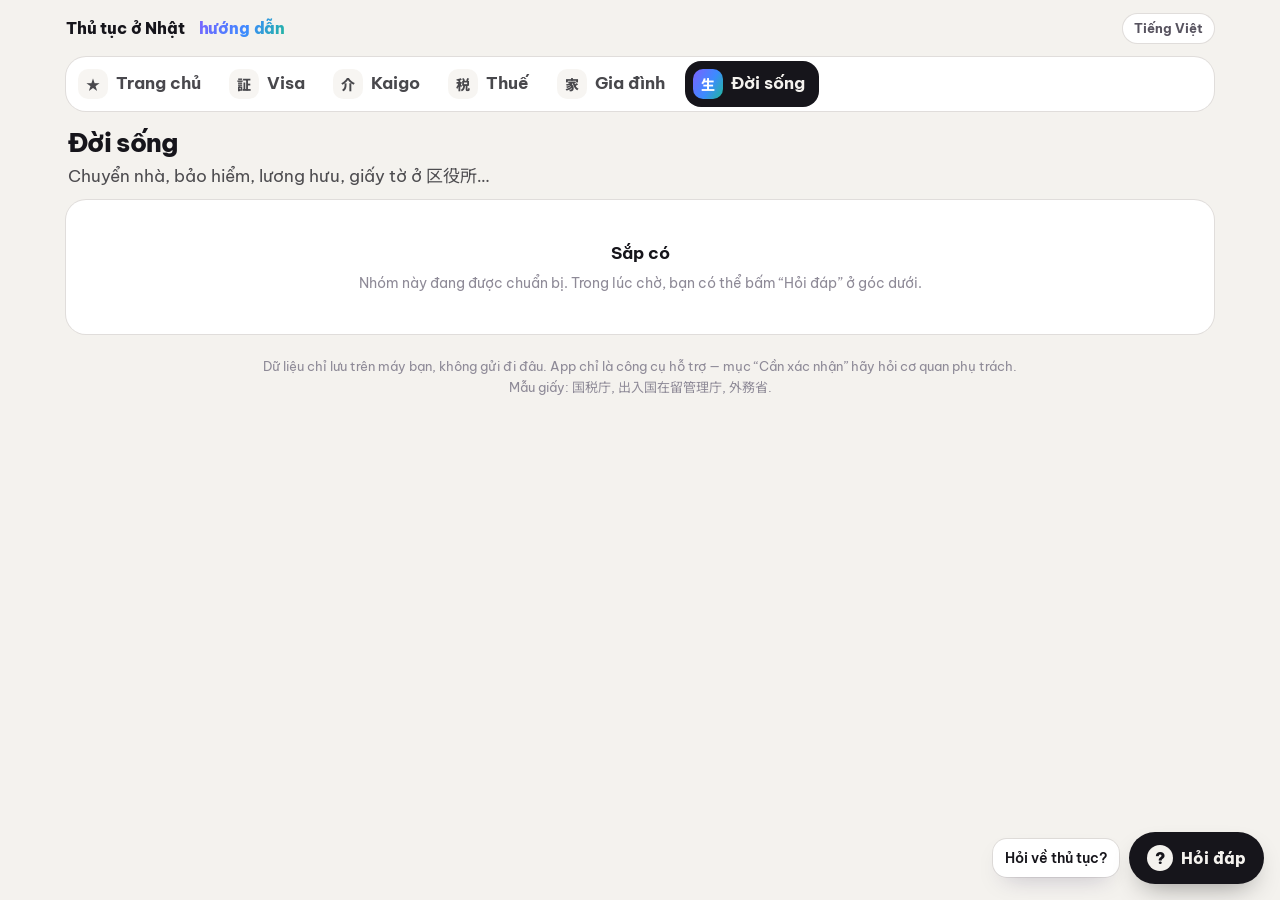
==== doisong.html @ 108627a3 "Thêm tab chính/tab phụ, nhóm Kaigo, thủ tục làm thêm và chuyển cơ sở, hỏi đáp Kaigo Co-Authored-By: " ====
<!DOCTYPE html>
<html lang="vi">
<head>
<meta charset="utf-8">
<meta name="viewport" content="width=device-width, initial-scale=1, viewport-fit=cover">
<meta name="theme-color" content="#F4F2EE">
<title>Đời sống — Thủ tục ở Nhật</title>
<meta name="description" content="Chuyển nhà, bảo hiểm, lương hưu, giấy tờ ở 区役所…">
<link rel="manifest" href="manifest.webmanifest">
<link rel="icon" type="image/png" sizes="32x32" href="icons/favicon-32.png">
<link rel="apple-touch-icon" href="icons/apple-touch-icon.png">
<meta name="apple-mobile-web-app-capable" content="yes">
<meta name="apple-mobile-web-app-title" content="Thủ tục Nhật">
<link rel="preconnect" href="https://fonts.googleapis.com"><link rel="preconnect" href="https://fonts.gstatic.com" crossorigin>
<link rel="stylesheet" href="https://fonts.googleapis.com/css2?family=Be+Vietnam+Pro:wght@400;500;600;700;800&family=Noto+Sans+JP:wght@400;500;700&family=Klee+One:wght@600&display=swap">
<link rel="stylesheet" href="assets/app.css?v=1795697721">
</head>
<body class="home-page" data-g="doisong">
<div class="wrap">
  <header class="top">
    <a class="brand" href="./" style="color:inherit;text-decoration:none">Thủ tục ở Nhật&nbsp;<span class="brand-g">hướng dẫn</span></a>
    <div class="top-r"><button type="button" class="pill install" id="installBtn" hidden><svg class="icon" width="16" height="16" viewBox="0 0 24 24" aria-hidden="true"><path d="M12 3v12M7 10l5 5 5-5M5 21h14"/></svg>Cài app</button><span class="pill-tag yr">Tiếng Việt</span>
      <div class="acct-pop" id="installPop" hidden><b>Cài app lên iPhone/iPad</b>1. Mở trang bằng Safari. 2. Bấm nút Chia sẻ. 3. Chọn 「Thêm vào MH chính」.</div></div>
  </header>
  <nav class="mt no-print" aria-label="Nhóm thủ tục"><a href="./" data-g="home"><i>★</i>Trang chủ</a><a href="visa.html" data-g="visa"><i>証</i>Visa</a><a href="kaigo.html" data-g="kaigo"><i>介</i>Kaigo</a><a href="thue.html" data-g="thue"><i>税</i>Thuế</a><a href="giadinh.html" data-g="giadinh"><i>家</i>Gia đình</a><a href="doisong.html" data-g="doisong"><i>生</i>Đời sống</a></nav>
  <main id="app" aria-live="polite"><section class="ghead"><h1>Đời sống</h1><p>Chuyển nhà, bảo hiểm, lương hưu, giấy tờ ở 区役所…</p></section><div class="soon"><b>Sắp có</b><p class="small">Nhóm này đang được chuẩn bị. Trong lúc chờ, bạn có thể bấm “Hỏi đáp” ở góc dưới.</p></div></main>
  <footer>Dữ liệu chỉ lưu trên máy bạn, không gửi đi đâu. App chỉ là công cụ hỗ trợ — mục “Cần xác nhận” hãy hỏi cơ quan phụ trách.<br>Mẫu giấy: 国税庁, 出入国在留管理庁, 外務省.</footer>
</div>
<nav class="nav" id="nav" hidden><div class="nav-in" id="navIn"></div></nav>
<script>window.QA_TOPIC="general"</script>
<script src="assets/tabs.js?v=1795697721"></script>
<script src="assets/faq-data.js?v=1795697721"></script>
<script src="assets/faq.js?v=1795697721"></script>
<script src="assets/pwa.js?v=1795697721"></script>
</body>
</html>
---- assets/app.css ----
/* Layout: một cột trên điện thoại; hướng dẫn 2 cột (tờ giấy | bước) trên máy tính */
:root{
  color-scheme:light;
  --bg:#F4F6F9; --surface:#FFFFFF; --sunken:#F1F4F8; --ink:#0F172A; --ink-2:#475569; --ink-3:#8492A6;
  --line:#E2E8F0; --line-2:#CBD5E1;
  --primary:#1D4ED8; --primary-ink:#FFFFFF; --primary-soft:#EEF3FF; --primary-line:#BFD0FF;
  --ok:#15803D; --ok-soft:#ECFDF3; --warn:#B45309; --warn-soft:#FFF7ED; --danger:#B91C1C; --danger-soft:#FEF2F2;
  --pen:#1F3FBF; --paper:#FFFDF7; --paper-line:#EFE9D8; --paper-ink:#8A7E5E; --mark:#F59E0B;
  --viewer:#E9EDF3;
  --r-lg:20px; --r-md:14px; --r-sm:10px;
  --sh-1:0 1px 2px rgba(15,23,42,.06),0 1px 1px rgba(15,23,42,.04); --sh-2:0 12px 32px -14px rgba(15,23,42,.22);
  --f:"Be Vietnam Pro","Noto Sans JP",-apple-system,BlinkMacSystemFont,"Segoe UI",Roboto,"Hiragino Sans",sans-serif;
  --jp:"Noto Sans JP","Hiragino Sans","Hiragino Kaku Gothic ProN","Yu Gothic",Meiryo,sans-serif;
  --hand:"Klee One","Noto Sans JP","Hiragino Maru Gothic ProN",sans-serif;
  /* tên cũ dùng trong code */
  --ux-warn:var(--warn); --ux-mint:var(--ok); --ux-ink-3:var(--ink-3); --ux-accent:var(--primary); --ux-accent-soft:var(--primary-soft); --ux-danger:var(--danger);
}
@media (prefers-color-scheme:dark){:root:not([data-theme="light"]){
  color-scheme:dark;
  --bg:#0B1120; --surface:#131B2E; --sunken:#1A2338; --ink:#E8EDF5; --ink-2:#AAB6C8; --ink-3:#7C89A0; --line:#243049; --line-2:#334260;
  --primary:#7EA6FF; --primary-ink:#0B1120; --primary-soft:rgba(126,166,255,.14); --primary-line:#3C5A9C;
  --ok:#4ADE80; --ok-soft:rgba(74,222,128,.12); --warn:#FBBF24; --warn-soft:rgba(251,191,36,.12); --danger:#F87171; --danger-soft:rgba(248,113,113,.12);
  --pen:#9DB8FF; --paper:#1C2436; --paper-line:#2A3550; --paper-ink:#A99F82; --viewer:#0E1526;
  --sh-1:0 1px 2px rgba(0,0,0,.4); --sh-2:0 12px 32px -14px rgba(0,0,0,.7);
}}
:root[data-theme="dark"]{
  color-scheme:dark;
  --bg:#0B1120; --surface:#131B2E; --sunken:#1A2338; --ink:#E8EDF5; --ink-2:#AAB6C8; --ink-3:#7C89A0; --line:#243049; --line-2:#334260;
  --primary:#7EA6FF; --primary-ink:#0B1120; --primary-soft:rgba(126,166,255,.14); --primary-line:#3C5A9C;
  --ok:#4ADE80; --ok-soft:rgba(74,222,128,.12); --warn:#FBBF24; --warn-soft:rgba(251,191,36,.12); --danger:#F87171; --danger-soft:rgba(248,113,113,.12);
  --pen:#9DB8FF; --paper:#1C2436; --paper-line:#2A3550; --paper-ink:#A99F82; --viewer:#0E1526;
  --sh-1:0 1px 2px rgba(0,0,0,.4); --sh-2:0 12px 32px -14px rgba(0,0,0,.7);
}
*,*::before,*::after{box-sizing:border-box}
html{-webkit-text-size-adjust:100%}
body{margin:0;min-height:100vh;background:var(--bg);color:var(--ink);font-family:var(--f);font-size:17px;line-height:1.6;-webkit-font-smoothing:antialiased;-webkit-tap-highlight-color:transparent;overflow-wrap:break-word}
body::before{content:"";position:fixed;inset:0 0 auto;height:env(safe-area-inset-top,0px);z-index:30;background:var(--bg)}
button,input,select,textarea{font:inherit;color:inherit}
button{cursor:pointer}
:focus-visible{outline:3px solid var(--primary);outline-offset:2px}
[hidden]{display:none!important}
.icon{width:20px;height:20px;stroke:currentColor;fill:none;stroke-width:2;stroke-linecap:round;stroke-linejoin:round;flex:none;vertical-align:middle}
.jp{font-family:var(--jp)}
.wrap{max-width:720px;margin:0 auto;padding-block:10px 120px;padding-left:max(16px,env(safe-area-inset-left,0px));padding-right:max(16px,env(safe-area-inset-right,0px))}
body.wide .wrap,body.wide .nav-in{max-width:1240px}
/* Header */
header.top{display:flex;align-items:center;gap:10px;margin:4px 0 14px}
.brand{display:flex;align-items:center;gap:10px;font-weight:800;font-size:16px;letter-spacing:-.01em}
.brand .logo{width:34px;height:34px;border-radius:10px;background:var(--primary);color:var(--primary-ink);display:grid;place-items:center;font-family:var(--jp);font-size:16px;font-weight:700}
.brand small{display:block;font-size:12px;font-weight:600;color:var(--ink-3);line-height:1.2}
.top-r{margin-left:auto;display:flex;gap:8px;align-items:center;position:relative}
.pill{display:inline-flex;align-items:center;gap:6px;height:30px;padding:0 12px;border-radius:999px;font-size:13px;font-weight:700;background:var(--surface);box-shadow:0 0 0 1px var(--line);color:var(--ink-2)}
.acct{width:40px;height:40px;border-radius:12px;border:0;background:var(--surface);box-shadow:0 0 0 1px var(--line);display:grid;place-items:center;color:var(--ink-2)}
.acct-pop{position:absolute;right:0;top:48px;z-index:40;width:260px;padding:14px;border-radius:var(--r-md);background:var(--surface);box-shadow:0 0 0 1px var(--line),var(--sh-2);font-size:14.5px;color:var(--ink-2)}
.acct-pop b{display:block;color:var(--ink);font-size:15.5px;margin-bottom:4px}
/* Cards & text */
.card{background:var(--surface);border-radius:var(--r-lg);padding:20px 18px;box-shadow:var(--sh-1),0 0 0 1px var(--line);margin-bottom:14px}
.eyebrow,.card>.pill:first-child{display:inline-block;height:auto;padding:0;background:none;box-shadow:none;font-size:12.5px;font-weight:800;color:var(--primary);letter-spacing:.05em;text-transform:uppercase}
h1{font-size:26px;line-height:1.25;margin:6px 0 8px;letter-spacing:-.025em;font-weight:800;text-wrap:balance}
h1 .g{color:var(--primary)}
h2{font-size:19px;margin:0;letter-spacing:-.015em;font-weight:800}
.lead{color:var(--ink-2);margin:0 0 6px;font-size:16px}
.small{font-size:14px;color:var(--ink-3);margin:4px 0 0}
.chosen{margin-top:12px;padding:10px 12px;border-radius:var(--r-sm);background:var(--sunken);font-size:14px;color:var(--ink-2)}
/* Buttons */
.btn{display:inline-flex;align-items:center;justify-content:center;gap:8px;min-height:54px;padding:0 22px;border:0;border-radius:var(--r-md);font-weight:700;font-size:16.5px;transition:transform .15s ease,background-color .2s,box-shadow .2s}
.btn:active{transform:scale(.98)}
.btn-pri{background:var(--primary);color:var(--primary-ink);box-shadow:0 6px 16px -8px rgba(29,78,216,.6)}
.btn-sec{background:var(--surface);color:var(--ink);box-shadow:inset 0 0 0 1.5px var(--line-2)}
.btn-ghost{background:transparent;color:var(--ink-2);box-shadow:inset 0 0 0 1.5px var(--line-2)}
.btn[disabled]{opacity:.4;cursor:default;box-shadow:none}
.btn-wide{width:100%}
.linkbtn{border:0;background:transparent;color:var(--primary);font-weight:700;font-size:15px;padding:8px 6px;min-height:44px}
/* Questions */
.sec-title{display:flex;align-items:center;gap:10px;margin:0 0 6px}
.sec-num{flex:none;width:32px;height:32px;border-radius:10px;display:grid;place-items:center;font-weight:800;font-size:14px;background:var(--primary-soft);color:var(--primary)}
.q{padding:16px 0;border-top:1px solid var(--line)}
.sec-title+.q,.q:first-of-type{border-top:0}
.q-head{display:flex;align-items:flex-start;gap:10px}
.q-label{flex:1;font-weight:700;font-size:17px;line-height:1.45}
.help-btn{flex:none;width:36px;height:36px;border-radius:10px;border:0;background:var(--sunken);color:var(--ink-2);font-weight:800;font-size:15px;transition:background-color .2s,color .2s}
.help-btn[aria-expanded="true"]{background:var(--primary);color:var(--primary-ink)}
.help{display:grid;grid-template-rows:0fr;transition:grid-template-rows .25s ease}
.help.open{grid-template-rows:1fr}
.help>div{overflow:hidden}
.help p{margin:10px 0 0;padding:11px 13px;border-radius:var(--r-sm);background:var(--sunken);font-size:15px;color:var(--ink-2);line-height:1.55}
.jp-req{display:inline-flex;align-items:center;gap:4px;margin-top:6px;padding:2px 9px;border-radius:7px;font-size:12.5px;font-weight:700;background:var(--warn-soft);color:var(--warn)}
.field{margin-top:10px}
.inp{width:100%;min-height:54px;padding:12px 14px;border-radius:var(--r-sm);border:0;background:var(--surface);box-shadow:inset 0 0 0 1.5px var(--line-2);font-size:17px;font-weight:500;transition:box-shadow .15s}
.inp:focus{outline:none;box-shadow:inset 0 0 0 2px var(--primary),0 0 0 4px var(--primary-soft)}
.inp::placeholder{color:var(--ink-3);font-weight:400}
select.inp{appearance:none;-webkit-appearance:none;background-image:linear-gradient(45deg,transparent 50%,var(--ink-3) 50%),linear-gradient(135deg,var(--ink-3) 50%,transparent 50%);background-position:calc(100% - 20px) 50%,calc(100% - 14px) 50%;background-size:6px 6px;background-repeat:no-repeat;padding-right:36px}
.sub-label{display:block;font-size:14px;font-weight:700;color:var(--ink-2);margin:12px 0 5px}
.chips{display:grid;grid-template-columns:repeat(auto-fit,minmax(140px,1fr));gap:8px;margin-top:12px}
.chip{display:flex;align-items:center;gap:10px;min-height:52px;padding:10px 14px;border-radius:var(--r-sm);border:0;background:var(--surface);box-shadow:inset 0 0 0 1.5px var(--line-2);font-weight:700;font-size:16px;color:var(--ink);text-align:left;line-height:1.3;transition:background-color .15s,box-shadow .15s}
.chip::before{content:"";flex:none;width:20px;height:20px;border-radius:50%;box-shadow:inset 0 0 0 2px var(--line-2);transition:box-shadow .15s}
.chip[aria-pressed="true"]{background:var(--primary-soft);color:var(--primary);box-shadow:inset 0 0 0 2px var(--primary)}
.chip[aria-pressed="true"]::before{box-shadow:inset 0 0 0 6px var(--primary)}
.hint{font-size:14px;color:var(--ink-3);margin-top:6px}
.calc{margin-top:8px;font-size:14.5px;color:var(--ok);font-weight:700}
.warnbox{display:flex;gap:10px;margin-top:10px;padding:12px 14px;border-radius:var(--r-md);background:var(--warn-soft);color:var(--ink);font-size:15px;line-height:1.5}
.warnbox>.icon{color:var(--warn);margin-top:1px}
.stopbox{padding:14px 16px;border-radius:var(--r-md);background:var(--danger-soft);color:var(--ink);font-size:16px;box-shadow:inset 3px 0 0 var(--danger)}
.person{margin-top:12px;padding:16px;border-radius:var(--r-md);background:var(--sunken);box-shadow:inset 0 0 0 1px var(--line)}
.person .chip,.person .inp{background:var(--surface)}
.person-h{display:flex;justify-content:space-between;align-items:center;font-weight:800}
.del{border:0;background:transparent;color:var(--danger);font-weight:700;font-size:15px;min-height:40px;padding:0 6px}
.add{margin-top:12px}
.checks label{display:flex;gap:12px;align-items:flex-start;padding:12px 14px;margin-top:8px;border-radius:var(--r-sm);box-shadow:inset 0 0 0 1.5px var(--line-2);font-size:16px;font-weight:600}
.checks input{width:22px;height:22px;flex:none;margin-top:1px;accent-color:var(--primary)}
.grid2{display:grid;grid-template-columns:1fr 1fr;gap:10px}
@media (max-width:460px){.grid2{grid-template-columns:1fr}}
/* Picker */
.pick-list{display:grid;gap:12px;margin-bottom:14px}
@media (min-width:900px){.pick-list{grid-template-columns:1fr 1fr}}
.pk{position:relative;display:flex;gap:14px;align-items:flex-start;width:100%;text-align:left;padding:12px;border:0;border-radius:var(--r-lg);background:var(--surface);box-shadow:0 0 0 1px var(--line),var(--sh-1);color:var(--ink);transition:box-shadow .2s}
.pk:hover{box-shadow:0 0 0 1.5px var(--primary-line),var(--sh-1)}
.pk.on{box-shadow:0 0 0 2px var(--primary),0 10px 24px -14px rgba(29,78,216,.55)}
.pk-thumb{position:relative;flex:none;width:112px;height:80px;border-radius:10px;overflow:hidden;background:#fff;box-shadow:0 0 0 1px var(--line)}
.pk-thumb img{width:100%;height:100%;object-fit:cover;object-position:0 0}
.pk-thumb span{position:absolute;left:5px;bottom:5px;padding:1px 6px;border-radius:6px;background:rgba(15,23,42,.8);color:#fff;font-size:11px;font-weight:700}
.pk-body{min-width:0;padding-right:30px}
.pk-t{display:block;font-family:var(--jp);font-weight:700;font-size:14.5px;line-height:1.4}
.pk-y{display:block;font-size:13px;color:var(--ink-3);font-weight:600;margin:3px 0 6px}
.pk-w{display:block;font-size:14px;color:var(--ink-2);line-height:1.45}
.pk-check{position:absolute;top:12px;right:12px;width:28px;height:28px;border-radius:9px;display:grid;place-items:center;box-shadow:inset 0 0 0 2px var(--line-2);background:var(--surface);color:var(--primary-ink)}
.pk.on .pk-check{background:var(--primary);box-shadow:none}
.tip{display:flex;gap:10px;padding:12px 14px;border-radius:var(--r-md);background:var(--primary-soft);color:var(--ink);font-size:14.5px;line-height:1.5;margin-bottom:14px}
.tip>.icon{color:var(--primary);margin-top:1px}
/* Guide */
.gtop{position:sticky;top:env(safe-area-inset-top,0px);z-index:8;display:flex;align-items:center;gap:12px;padding:8px 0 12px;background:var(--bg)}
.iconbtn{flex:none;width:44px;height:44px;border-radius:12px;border:0;display:grid;place-items:center;background:var(--surface);color:var(--ink);box-shadow:0 0 0 1px var(--line)}
.prog{flex:1;min-width:0}
.prog-row{display:flex;justify-content:space-between;gap:10px;font-size:13.5px;font-weight:700;color:var(--ink-2)}
.prog-row span{overflow:hidden;text-overflow:ellipsis;white-space:nowrap}
.prog-row b{color:var(--ink);font-variant-numeric:tabular-nums}
.bar{height:6px;border-radius:3px;background:var(--line);overflow:hidden;margin-top:6px}
.bar i{display:block;height:100%;border-radius:inherit;background:var(--primary);transform-origin:0 50%;transition:transform .4s ease}
.glayout{display:grid;gap:14px;align-items:start}
@media (min-width:900px){body.wide .glayout{grid-template-columns:minmax(0,1.25fr) minmax(0,1fr)}.glayout .fpanel{position:sticky;top:calc(env(safe-area-inset-top,0px) + 76px)}}
.fpanel{position:relative;padding:0;overflow:hidden;margin:0}
.fview{overflow:auto;background:var(--viewer);height:260px;-webkit-overflow-scrolling:touch}
@media (min-width:900px){.fview{height:calc(100vh - 200px);min-height:420px}}
.fview svg{display:block}
.ftools{position:absolute;right:10px;top:10px;display:flex;gap:6px;padding:5px;border-radius:14px;background:rgba(255,255,255,.95);box-shadow:0 2px 10px rgba(15,23,42,.15),0 0 0 1px rgba(15,23,42,.06)}
.ftools button{min-width:40px;height:40px;padding:0 10px;border:0;border-radius:10px;background:transparent;color:#0F172A;font-weight:700;font-size:13.5px;display:grid;place-items:center}
.ftools button.on{background:#0F172A;color:#fff}
.flabel{position:absolute;left:10px;top:10px;padding:5px 10px;border-radius:9px;background:rgba(15,23,42,.82);color:#fff;font-size:12.5px;font-weight:600;pointer-events:none}
.fnote{margin:0;padding:8px 12px;font-size:12.5px;color:var(--ink-3);border-top:1px solid var(--line)}
.hl{fill:rgba(29,78,216,.16);stroke:#1D4ED8;stroke-width:2;animation:hlp 1.8s ease-in-out infinite}
@keyframes hlp{50%{fill:rgba(29,78,216,.28)}}
.step-card{margin:0;animation:rise .3s ease-out}
@keyframes rise{from{opacity:.4;transform:translateY(6px)}to{opacity:1;transform:none}}
.crumb{font-family:var(--jp);font-size:13px;color:var(--ink-2);font-weight:500;line-height:1.5}
.st{display:flex;gap:10px;align-items:flex-start;margin-top:10px}
.st .n{flex:none;font-size:13px;font-weight:800;color:var(--primary);background:var(--primary-soft);border-radius:8px;padding:3px 8px;margin-top:4px;font-variant-numeric:tabular-nums}
.st .tt{font-family:var(--jp);font-size:23px;font-weight:700;line-height:1.35;letter-spacing:-.01em}
.st .tt small{display:block;font-family:var(--f);font-size:15px;color:var(--ink-3);font-weight:600;letter-spacing:0}
.vi{font-size:17px;margin:10px 0 4px;color:var(--ink)}
.steplist{margin:8px 0 0;padding-left:20px;font-size:16px}
.steplist li{margin:4px 0}
.badges{display:flex;flex-wrap:wrap;gap:6px;margin:10px 0 0}
.b-jp,.b-opt{display:inline-flex;align-items:center;gap:5px;padding:3px 10px;border-radius:7px;font-size:13px;font-weight:700}
.b-jp{background:var(--warn-soft);color:var(--warn)}.b-opt{background:var(--danger-soft);color:var(--danger)}
.write{margin-top:14px;border-radius:var(--r-md);background:var(--paper);box-shadow:inset 0 0 0 1.5px var(--paper-line);padding:10px 14px 6px;background-image:repeating-linear-gradient(transparent 0 39px,var(--paper-line) 39px 40px);background-position:0 30px}
.write .wl{display:flex;align-items:center;gap:6px;font-size:12px;font-weight:800;color:var(--paper-ink);letter-spacing:.05em;text-transform:uppercase;height:30px}
.write .row{display:flex;justify-content:space-between;align-items:center;gap:12px;min-height:40px;font-family:var(--jp);font-size:13.5px;color:var(--paper-ink)}
.write .row b{font-family:var(--hand);font-size:22px;color:var(--pen);font-weight:600;text-align:right;white-space:pre-wrap;word-break:break-word;line-height:1.35}
.write .row.only b{text-align:left;flex:1}
.memo{margin-top:12px}
.note{display:flex;gap:10px;margin:14px 0 0;font-size:15px;color:var(--ink-2);line-height:1.55}
.note>.icon{color:var(--primary);margin-top:2px}
.glinks{text-align:center;margin-top:8px}
.nav{position:fixed;left:0;right:0;bottom:0;z-index:20;background:color-mix(in srgb,var(--surface) 92%,transparent);backdrop-filter:blur(12px);-webkit-backdrop-filter:blur(12px);border-top:1px solid var(--line);padding-block:12px calc(12px + env(safe-area-inset-bottom,0px));padding-left:max(16px,env(safe-area-inset-left,0px));padding-right:max(16px,env(safe-area-inset-right,0px))}
.nav-in{max-width:720px;margin:0 auto;display:flex;gap:10px}
.nav-in .btn{flex:1}
.nav-in .btn-back{flex:0 0 64px;padding:0}
@media (min-width:900px){.nav-in .btn-back{flex:0 0 160px}}
/* Summary */
.done-h{display:flex;gap:12px;align-items:center}
.done-ic{flex:none;width:52px;height:52px;border-radius:16px;background:var(--ok-soft);color:var(--ok);display:grid;place-items:center}
.stats{display:flex;gap:8px;flex-wrap:wrap;margin:14px 0 4px}
.chipx{display:inline-flex;align-items:center;gap:6px;height:30px;padding:0 12px;border-radius:999px;font-size:13.5px;font-weight:700}
.cx-blue{background:var(--primary-soft);color:var(--primary)}.cx-gray{background:var(--sunken);color:var(--ink-2)}.cx-warn{background:var(--warn-soft);color:var(--warn)}
.overview h2{font-family:var(--jp);font-size:16px}
.ov-img{margin-top:10px;overflow:auto;border-radius:12px;box-shadow:0 0 0 1px var(--line);background:#fff;cursor:zoom-in}
.ov-img svg{display:block;width:100%;height:auto}
.ov-img.big{cursor:zoom-out}.ov-img.big svg{width:1500px;max-width:none}
.sum-group h2{font-family:var(--jp);font-size:15.5px;margin-bottom:6px}
.sum-item{display:flex;gap:12px;align-items:flex-start;width:100%;text-align:left;border:0;background:transparent;padding:12px 4px;border-top:1px solid var(--line);color:var(--ink)}
.sum-item:hover{background:var(--sunken)}
.sum-item .n{flex:none;min-width:30px;height:30px;padding:0 6px;border-radius:9px;display:grid;place-items:center;font-size:13px;font-weight:800;background:var(--sunken);color:var(--ink-2)}
.sum-item .tt{font-family:var(--jp);font-weight:700}
.sum-item .vv{display:block;font-size:15px;color:var(--pen);white-space:pre-wrap;font-family:var(--hand)}
.sum-item .go{margin-left:auto;flex:none;color:var(--primary);font-weight:700;font-size:14px;padding-top:4px}
.actions{display:grid;gap:10px}
footer{margin-top:22px;font-size:13px;color:var(--ink-3);text-align:center;line-height:1.6}
footer a{color:inherit}
/* Lightbox (xem tờ giấy toàn màn hình) */
.lb{position:fixed;inset:0;z-index:50;background:#0B1220;color:#fff;display:flex;flex-direction:column;animation:lbin .2s ease-out}
@keyframes lbin{from{opacity:0}to{opacity:1}}
.lb-top{display:flex;align-items:center;gap:10px;padding:calc(10px + env(safe-area-inset-top,0px)) max(14px,env(safe-area-inset-right,0px)) 10px max(14px,env(safe-area-inset-left,0px))}
.lb-x{flex:none;width:44px;height:44px;border-radius:12px;border:0;background:rgba(255,255,255,.12);color:#fff;display:grid;place-items:center}
.lb-t{flex:1;min-width:0}.lb-t b{display:block;font-family:var(--jp);font-size:15px;line-height:1.35}.lb-t small{color:rgba(255,255,255,.62);font-size:13px;font-weight:600}
.lb-wrap{position:relative;flex:1;min-height:0;display:flex}
.lb-img{flex:1;overflow:auto;background:#1A2232;display:flex;-webkit-overflow-scrolling:touch}
.lb-sc{margin:auto;padding:8px}.lb-sc svg{display:block}
.lb-z{position:absolute;left:12px;bottom:12px;display:flex;gap:6px}
.lb-z button{min-width:46px;height:46px;padding:0 12px;border-radius:12px;border:0;background:rgba(255,255,255,.95);color:#0F172A;font-weight:700;font-size:14px;display:grid;place-items:center;box-shadow:0 4px 12px rgba(0,0,0,.3)}
.lb-how{background:var(--surface);color:var(--ink);border-radius:20px 20px 0 0;padding:14px max(16px,env(safe-area-inset-right,0px)) 0 max(16px,env(safe-area-inset-left,0px))}
.lb-how .h3{font-weight:800;font-size:15.5px;margin-bottom:8px}
.lb-how ol{list-style:none;margin:0;padding:0;display:grid;gap:6px}
.lb-how li{display:flex;gap:10px;align-items:flex-start;font-size:14.5px;line-height:1.45;color:var(--ink-2)}
.lb-how li i{flex:none;width:22px;height:22px;border-radius:7px;background:var(--mark);color:#111;font-style:normal;font-weight:800;font-size:12.5px;display:grid;place-items:center}
.lb-how li b{color:var(--ink);font-family:var(--jp)}
.lb-act{display:flex;gap:10px;padding:12px 0 calc(16px + env(safe-area-inset-bottom,0px))}
.lb-act .btn{flex:1}
.mark{fill:rgba(245,158,11,.16);stroke:#F59E0B;stroke-width:2.2}
.markn{fill:#F59E0B}.markt{fill:#111;font:800 11px var(--f)}
@media (prefers-reduced-motion:reduce){*,*::before,*::after{animation-duration:.001ms!important;transition-duration:.001ms!important}}
@media print{
  header.top .top-r,.nav,.no-print,.gtop,.lb{display:none!important}
  body{background:#fff;color:#000;font-size:12pt}
  .card{box-shadow:none;border:1px solid #ccc;break-inside:avoid}
  .overview{break-before:page}.ov-img{overflow:visible;box-shadow:none}.ov-img svg,.ov-img.big svg{width:100%;max-width:100%}
  .sum-group{display:none!important}
}
@media (max-width:899px){.hide-sm{display:none}}
/* ===== Trang thủ tục & trang chủ ===== */
.back{display:inline-flex;align-items:center;gap:6px;height:40px;padding:0 12px 0 8px;border-radius:12px;background:var(--surface);box-shadow:0 0 0 1px var(--line);color:var(--ink);font-weight:700;font-size:14px;text-decoration:none}
.hero-card h1{margin-bottom:6px}
.tabbar{position:sticky;top:env(safe-area-inset-top,0px);z-index:9;display:grid;grid-template-columns:repeat(3,1fr);gap:6px;padding:6px;margin:0 0 14px;border-radius:16px;background:var(--surface);box-shadow:0 0 0 1px var(--line),var(--sh-1)}
.tab{display:flex;align-items:center;justify-content:center;gap:8px;min-height:48px;padding:6px 8px;border:0;border-radius:11px;background:transparent;color:var(--ink-2);font-weight:700;font-size:14.5px;line-height:1.25;text-align:center}
.tab span{flex:none;width:22px;height:22px;border-radius:7px;display:grid;place-items:center;font-size:12px;background:var(--sunken);color:var(--ink-2)}
.tab.on{background:var(--primary);color:var(--primary-ink)}.tab.on span{background:rgba(255,255,255,.22);color:var(--primary-ink)}
@media (max-width:480px){.tab{flex-direction:column;gap:3px;font-size:12.5px}}
body:has(.tabbar) .gtop{top:calc(env(safe-area-inset-top,0px) + 72px)}
.facts{display:grid;gap:10px;margin-bottom:14px}
@media (min-width:700px){.facts{grid-template-columns:1fr 1fr}}
.fact{display:flex;gap:12px;padding:14px 16px;border-radius:var(--r-lg);background:var(--surface);box-shadow:0 0 0 1px var(--line),var(--sh-1)}
.fact-ic{flex:none;width:38px;height:38px;border-radius:12px;display:grid;place-items:center;background:var(--primary-soft);color:var(--primary)}
.fact b{display:block;font-size:14px;color:var(--ink-3);font-weight:700;margin-bottom:2px}
.fact span{display:block;font-size:15.5px;line-height:1.55}
.fact small{display:block;margin-top:6px;font-size:13.5px;color:var(--ink-2);line-height:1.5}
.tl{list-style:none;margin:10px 0 0;padding:0;counter-reset:s;display:grid;gap:12px}
.tl li{position:relative;padding-left:44px;counter-increment:s;min-height:32px}
.tl li::before{content:counter(s);position:absolute;left:0;top:0;width:32px;height:32px;border-radius:10px;display:grid;place-items:center;background:var(--primary);color:var(--primary-ink);font-weight:800;font-size:14px}
.tl li b{display:block;font-size:16px}.tl li span{display:block;font-size:15px;color:var(--ink-2);line-height:1.55}
.cl{list-style:none;margin:10px 0 0;padding:0;display:grid;gap:8px}
.cl li{display:flex;gap:12px;align-items:flex-start;padding:12px;border-radius:var(--r-md);background:var(--sunken)}
.cl li.done{opacity:.6}
.ckb{flex:none;width:30px;height:30px;border-radius:9px;border:0;background:var(--surface);box-shadow:inset 0 0 0 2px var(--line-2);display:grid;place-items:center;color:var(--primary-ink)}
.cl li.done .ckb{background:var(--ok);box-shadow:none}
.cl b{display:block;font-size:15.5px;line-height:1.45}.cl b .jp{font-weight:700}
.cl span{display:block;font-size:14.5px;color:var(--ink-2);line-height:1.5;margin-top:2px}
.cl small{display:flex;gap:5px;align-items:center;margin-top:5px;font-size:13.5px;color:var(--ink-3)}
.cl em{display:flex;gap:5px;align-items:flex-start;margin-top:5px;font-size:13.5px;color:var(--warn);font-style:normal;font-weight:600}
.src ul{list-style:none;margin:8px 0 0;padding:0;display:grid;gap:8px;font-size:15px}
.src a{color:var(--primary);font-weight:600}
.write .muted{color:var(--ink-3);font-family:var(--f);font-size:15px}
.kv{display:grid;gap:8px;margin-top:10px}
.kv div{display:flex;justify-content:space-between;gap:10px;padding:10px 12px;border-radius:var(--r-sm);background:var(--sunken);font-size:15px}
.kv b{font-variant-numeric:tabular-nums}.kv .big{background:var(--primary-soft);color:var(--primary);font-size:17px}
.procs{display:grid;gap:12px}
@media (min-width:760px){.procs{grid-template-columns:1fr 1fr}}
.proc{display:flex;gap:14px;align-items:flex-start;padding:16px;border-radius:var(--r-lg);background:var(--surface);box-shadow:0 0 0 1px var(--line),var(--sh-1);color:var(--ink);text-decoration:none;transition:box-shadow .2s}
.proc:hover{box-shadow:0 0 0 2px var(--primary-line),var(--sh-1)}
.proc-ic{flex:none;width:48px;height:48px;border-radius:14px;display:grid;place-items:center;background:var(--primary-soft);color:var(--primary)}
.proc b{display:block;font-size:17px;line-height:1.35}.proc .jp{display:block;font-size:13px;color:var(--ink-3);margin:2px 0 6px}
.proc span.d{display:block;font-size:14.5px;color:var(--ink-2);line-height:1.5}
.proc .go{margin-left:auto;align-self:center;color:var(--primary)}
.proc.main{box-shadow:0 0 0 2px var(--primary),var(--sh-1)}
.mini-hero{margin:0 2px 10px}.mini-hero b{display:block;font-size:18px;font-weight:800;line-height:1.3}.mini-hero .jp{display:block;font-size:12.5px;color:var(--ink-3);line-height:1.4}
@media (max-width:480px){.flabel{display:none}.brand small{display:none}.brand{font-size:15px;gap:8px}.install{padding:0 10px}h1{font-size:24px}}
.install{white-space:nowrap;flex:none;border:0;cursor:pointer;background:var(--primary);color:var(--primary-ink);box-shadow:none}
.back{flex:none}
/* ===== Theme theo mẫu đã duyệt (nền ngà, nhấn tím, nút đen) ===== */
:root:not([data-theme="dark"]){
  --bg:#F4F2EE; --surface:#FFFFFF; --sunken:#F5F3EF; --ink:#16151B; --ink-2:#57535F; --ink-3:#8E8A97;
  --line:rgba(22,21,27,.09); --line-2:rgba(22,21,27,.17);
  --primary:#6A57F2; --primary-ink:#FFFFFF; --primary-soft:rgba(106,87,242,.12); --primary-line:rgba(106,87,242,.45);
  --ok:#119C72; --ok-soft:rgba(17,156,114,.13); --warn:#D6731E; --warn-soft:rgba(214,115,30,.1);
  --grad:linear-gradient(120deg,#7B61FF,#3D8BFF 55%,#1FB89A);
  --sh-1:0 0 0 0 transparent; --sh-2:0 24px 50px -36px rgba(40,30,80,.3);
}
@media (prefers-color-scheme:dark){:root:not([data-theme="light"]){--grad:linear-gradient(120deg,#B7A4FF,#7DB4FF 55%,#A5F2D3);--primary:#B7A4FF;--primary-ink:#0B0C12;--primary-soft:rgba(183,164,255,.15)}}
body.proc-page .wrap,body.home-page .wrap{max-width:1180px}
.card{border-radius:22px;box-shadow:0 0 0 1px var(--line),0 24px 50px -36px rgba(40,30,80,.3)}
.btn{border-radius:999px}
.btn-pri{background:var(--ink);color:var(--bg);box-shadow:none}
.btn-sec{background:var(--surface);box-shadow:inset 0 0 0 1.5px var(--line-2)}
.bar i{background:var(--grad)}
.brand .logo{background:var(--ink);color:var(--bg)}
.brand-g{background:var(--grad);-webkit-background-clip:text;background-clip:text;color:transparent}
h1 .g{background:var(--grad);-webkit-background-clip:text;background-clip:text;color:transparent}
.pill-tag{display:inline-block;padding:4px 11px;border-radius:999px;font-size:13px;font-weight:700;background:var(--surface);box-shadow:0 0 0 1px var(--line);color:var(--ink-2)}
/* Trang chủ */
.pgrid{display:grid;gap:14px;grid-template-columns:repeat(auto-fill,minmax(min(100%,260px),1fr));margin-top:16px}
.pcard{display:flex;flex-direction:column;gap:8px;padding:20px;border-radius:22px;background:var(--surface);box-shadow:0 0 0 1px var(--line),0 24px 50px -36px rgba(40,30,80,.3);color:var(--ink);text-decoration:none;transition:box-shadow .2s,transform .2s}
.pcard:hover{box-shadow:0 0 0 2px var(--primary-line),0 24px 50px -36px rgba(40,30,80,.3);transform:translateY(-1px)}
.pcard .ic{width:46px;height:46px;border-radius:14px;display:grid;place-items:center;font-size:22px;font-weight:800;background:var(--primary-soft);color:var(--primary);font-family:var(--jp)}
.pcard b{font-size:18px;line-height:1.3}.pcard .jp{font-size:13.5px;color:var(--primary);font-weight:700;line-height:1.4}
.pcard p{margin:0;color:var(--ink-2);font-size:14.5px;line-height:1.5}
.pcard .when{margin-top:auto;padding-top:4px;font-size:13px;font-weight:700;color:var(--ink-3)}
.tag-open{display:inline-block;margin-left:6px;padding:2px 8px;border-radius:999px;font-size:11.5px;font-weight:800;background:var(--ok-soft);color:var(--ok);letter-spacing:.03em}
/* Trang thủ tục: đầu trang + chế độ */
.case-card .eyebrow{display:inline-block;padding:4px 11px;border-radius:999px;font-size:12.5px;font-weight:700;letter-spacing:0;text-transform:none;background:var(--surface);box-shadow:0 0 0 1px var(--line);color:var(--ink-2)}
.case-card h1{margin:10px 0 6px}
.mode{display:grid;grid-template-columns:1fr 1fr;gap:12px;margin:16px 0 0}
.mode button{display:flex;gap:12px;align-items:flex-start;text-align:left;padding:14px 16px;border:0;border-radius:18px;background:var(--surface);box-shadow:0 0 0 1px var(--line);color:var(--ink)}
.mode button.on{box-shadow:0 0 0 2.5px var(--primary)}
.mode .n{flex:none;width:36px;height:36px;border-radius:50%;display:grid;place-items:center;font-weight:800;background:var(--ink);color:var(--bg)}
.mode b{display:block;font-size:17px}.mode span.s{display:block;font-size:14px;color:var(--ink-2);line-height:1.45}
.quad{display:grid;grid-template-columns:repeat(4,1fr);gap:10px;margin-top:14px}
.qd{background:var(--sunken);border-radius:14px;padding:10px 12px}
.qd small{display:block;color:var(--ink-3);font-weight:800;font-size:12px;letter-spacing:.04em;text-transform:uppercase}
.qd b{display:block;font-size:15px;line-height:1.45}
.qd em{display:block;font-style:normal;font-size:12.5px;color:var(--ink-2);margin-top:4px;line-height:1.45}
.cols{display:grid;grid-template-columns:minmax(0,1fr) 360px;gap:16px;align-items:start;margin-top:16px}
.cols>div{display:grid;gap:16px;align-content:start}
.steps2{list-style:none;margin:8px 0 0;padding:0;counter-reset:s}
.steps2 li{position:relative;padding:12px 0 12px 46px;border-top:1px solid var(--line)}
.steps2 li::before{counter-increment:s;content:counter(s);position:absolute;left:0;top:12px;width:32px;height:32px;border-radius:50%;display:grid;place-items:center;font-weight:800;background:var(--primary-soft);color:var(--primary)}
.steps2 b{display:block}.steps2 span{display:block;color:var(--ink-2);font-size:14.5px;line-height:1.5}
.warn2{margin-top:12px;padding:10px 12px;border-radius:12px;background:var(--warn-soft);box-shadow:inset 3px 0 0 var(--warn);font-size:14px;line-height:1.55}
.doc2{display:flex;gap:10px;align-items:flex-start;padding:10px 0;border-top:1px solid var(--line);font-size:15px;line-height:1.45}
.doc2 .ckb{width:24px;height:24px;border-radius:7px;margin-top:1px}
.doc2 small{display:block;color:var(--ink-3);font-size:13px;margin-top:2px}
.doc2 em{display:block;font-style:normal;color:var(--warn);font-size:13px;font-weight:600;margin-top:2px}
.doc2.done{opacity:.55}.doc2.done .ckb{background:var(--ok);box-shadow:none}
.side-act{display:grid;gap:10px;margin-top:14px}
@media (max-width:860px){.cols{grid-template-columns:1fr}.quad{grid-template-columns:1fr 1fr}.mode{grid-template-columns:1fr}}
/* Nhập dữ liệu */
.lab2{margin:14px 0 6px;font-size:12.5px;font-weight:800;color:var(--ink-3);letter-spacing:.05em;text-transform:uppercase}
.inbox .inp{background:var(--sunken)}
.fview{background:#fff}
/* Hỏi đáp */
.qa-fab{position:fixed;right:max(16px,env(safe-area-inset-right,0px));bottom:calc(16px + env(safe-area-inset-bottom,0px));z-index:40;display:flex;align-items:center;gap:10px}
body.has-nav .qa-fab{bottom:calc(92px + env(safe-area-inset-bottom,0px))}
.qa-bub{padding:8px 12px;border-radius:14px;background:var(--surface);box-shadow:0 0 0 1px var(--line),0 10px 24px -12px rgba(40,30,80,.35);font-size:14px;font-weight:600;color:var(--ink);white-space:nowrap}
.qa-btn{display:inline-flex;align-items:center;gap:8px;height:52px;padding:0 18px;border:0;border-radius:999px;background:var(--ink);color:var(--bg);font-weight:800;font-size:15.5px;box-shadow:0 12px 28px -12px rgba(0,0,0,.45)}
.qa-btn i{font-style:normal;width:26px;height:26px;border-radius:50%;display:grid;place-items:center;background:var(--bg);color:var(--ink);font-weight:900}
@media (max-width:600px){.qa-bub,.qa-btn span{display:none}.qa-btn{width:52px;padding:0;justify-content:center}}
.qa-panel{position:fixed;right:max(16px,env(safe-area-inset-right,0px));bottom:calc(16px + env(safe-area-inset-bottom,0px));z-index:60;width:380px;max-width:calc(100vw - 32px);height:min(640px,calc(100vh - 40px));display:flex;flex-direction:column;border-radius:22px;background:var(--surface);box-shadow:0 0 0 1px var(--line),0 30px 70px -20px rgba(20,15,40,.45);overflow:hidden}
@media (max-width:600px){.qa-panel{inset:0;width:auto;max-width:none;height:auto;border-radius:0;padding-top:env(safe-area-inset-top,0px)}}
.qa-h{display:flex;align-items:center;gap:10px;padding:14px 14px 10px}
.qa-av{flex:none;width:38px;height:38px;border-radius:12px;display:grid;place-items:center;background:var(--primary);color:#fff;font-weight:800;font-family:var(--jp)}
.qa-h b{display:block;font-size:15.5px}.qa-h small{display:flex;align-items:center;gap:5px;font-size:12.5px;color:var(--ok);font-weight:600}
.qa-x{margin-left:auto;width:40px;height:40px;border-radius:12px;border:0;background:var(--sunken);color:var(--ink);font-size:18px}
.qa-topic{display:flex;justify-content:space-between;align-items:center;gap:8px;padding:8px 14px;background:var(--primary-soft);font-size:13.5px;font-weight:700;color:var(--primary)}
.qa-topic select{border:0;background:transparent;color:var(--primary);font-weight:800;font-size:13.5px;text-decoration:underline;max-width:55%}
.qa-log{flex:1;overflow:auto;padding:12px 14px;display:flex;flex-direction:column;gap:10px;background:var(--bg)}
.qa-m{max-width:92%;padding:10px 12px;border-radius:16px;font-size:14.5px;line-height:1.5}
.qa-m.bot{align-self:flex-start;background:var(--surface);box-shadow:0 0 0 1px var(--line)}
.qa-m.me{align-self:flex-end;background:var(--ink);color:var(--bg)}
.qa-m ul{margin:6px 0 0;padding-left:18px}.qa-m li{margin:4px 0}
.qa-tag{display:inline-block;margin-left:4px;padding:0 6px;border-radius:6px;font-size:11px;font-weight:800;vertical-align:1px}
.qa-tag.ok{background:var(--ok-soft);color:var(--ok)}.qa-tag.cx{background:var(--warn-soft);color:var(--warn)}
.qa-src{margin-top:8px;font-size:12px;color:var(--ink-3)}.qa-src a{color:var(--primary)}
.qa-sug{display:grid;gap:6px;margin-top:8px}
.qa-sug button{text-align:left;padding:9px 11px;border-radius:12px;border:0;background:var(--surface);box-shadow:inset 0 0 0 1.5px var(--line-2);font-weight:600;font-size:14px;color:var(--ink)}
.qa-go{display:inline-flex;margin-top:8px;padding:6px 11px;border-radius:999px;background:var(--primary-soft);color:var(--primary);font-weight:700;font-size:13px;text-decoration:none;border:0}
.qa-in{display:flex;gap:8px;padding:10px 12px calc(10px + env(safe-area-inset-bottom,0px));border-top:1px solid var(--line);background:var(--surface)}
.qa-in input{flex:1;min-height:46px;padding:0 14px;border-radius:999px;border:0;background:var(--sunken);box-shadow:inset 0 0 0 1.5px var(--line);font-size:16px}
.qa-in button{flex:none;width:46px;height:46px;border-radius:50%;border:0;background:var(--ink);color:var(--bg);font-size:18px;font-weight:800}
@media print{.qa-fab,.qa-panel{display:none!important}}

@media (max-width:420px){.brand-g{display:none}.brand{white-space:nowrap}}

/* Tab chính / tab phụ */
.mt{display:flex;gap:6px;overflow-x:auto;padding:4px;margin:0 0 16px;background:var(--surface);border-radius:20px;box-shadow:0 0 0 1px var(--line);scrollbar-width:none;-webkit-overflow-scrolling:touch}
.mt::-webkit-scrollbar{display:none}
.mt a{flex:none;display:flex;align-items:center;gap:8px;padding:8px 14px 8px 8px;border-radius:16px;font-weight:700;color:inherit;opacity:.78;text-decoration:none;white-space:nowrap}
.mt a i{font-style:normal;width:30px;height:30px;border-radius:10px;display:grid;place-items:center;background:var(--sunken);font-weight:800;font-size:14px;font-family:var(--jp,inherit)}
.mt a:hover{opacity:1}
.mt a.on{background:var(--ink);color:var(--bg);opacity:1}.mt a.on i{background:var(--grad,var(--primary));color:#fff}
.mt a:focus-visible{outline:2px solid var(--primary);outline-offset:2px}
.ghead{margin:6px 2px 10px}.ghead h1{margin:0;font-size:26px;line-height:1.25}.ghead p{margin:4px 0 0;opacity:.75}
.sub{display:flex;gap:8px;flex-wrap:wrap;margin:12px 0 16px}
.sub button{font:inherit;cursor:pointer;padding:9px 16px;border:0;border-radius:999px;font-weight:700;font-size:15px;color:inherit;box-shadow:inset 0 0 0 1.5px var(--line);background:var(--surface)}
.sub button.on{background:var(--primary);color:#fff;box-shadow:none}
.pcard .meta{margin-top:auto;display:flex;flex-wrap:wrap;gap:6px;padding-top:6px}
.tg{padding:3px 9px;border-radius:999px;font-size:12px;font-weight:800;background:var(--sunken)}
.tg.f{background:rgba(17,156,114,.13);color:var(--ok)}.tg.s{background:rgba(106,87,242,.12);color:var(--primary)}
.also{margin-top:22px;padding:14px 16px;border-radius:16px;background:var(--sunken);font-size:14.5px}
.soon{padding:40px 20px;text-align:center;border-radius:20px;background:var(--surface);box-shadow:0 0 0 1px var(--line)}
@media(max-width:600px){.ghead h1{font-size:22px}.sub{flex-wrap:nowrap;overflow-x:auto;scrollbar-width:none}.sub button{flex:none}.mt a{padding:6px 12px 6px 6px}}
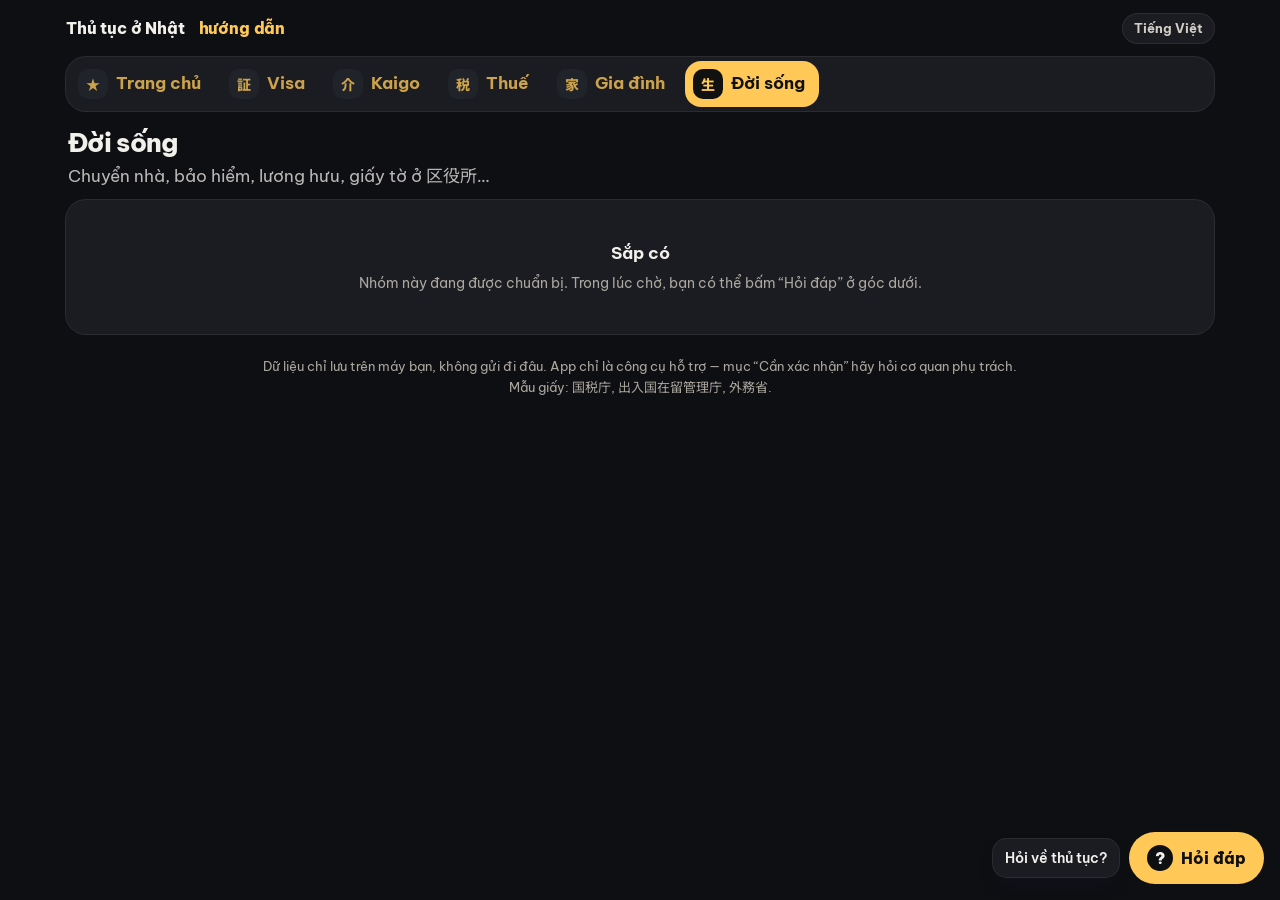
==== commit ef8f7c37: "Giao diện đen mặc định, màu nhấn vàng hổ phách thay màu tím, chữ tương phản cao, bản in nền trắng Co" ====
--- a/doisong.html
+++ b/doisong.html
@@ -3,7 +3,7 @@
 <head>
 <meta charset="utf-8">
 <meta name="viewport" content="width=device-width, initial-scale=1, viewport-fit=cover">
-<meta name="theme-color" content="#F4F2EE">
+<meta name="theme-color" content="#0E0F13">
 <title>Đời sống — Thủ tục ở Nhật</title>
 <meta name="description" content="Chuyển nhà, bảo hiểm, lương hưu, giấy tờ ở 区役所…">
 <link rel="manifest" href="manifest.webmanifest">
@@ -13,7 +13,7 @@
 <meta name="apple-mobile-web-app-title" content="Thủ tục Nhật">
 <link rel="preconnect" href="https://fonts.googleapis.com"><link rel="preconnect" href="https://fonts.gstatic.com" crossorigin>
 <link rel="stylesheet" href="https://fonts.googleapis.com/css2?family=Be+Vietnam+Pro:wght@400;500;600;700;800&family=Noto+Sans+JP:wght@400;500;700&family=Klee+One:wght@600&display=swap">
-<link rel="stylesheet" href="assets/app.css?v=1795697721">
+<link rel="stylesheet" href="assets/app.css?v=1795702815">
 </head>
 <body class="home-page" data-g="doisong">
 <div class="wrap">
@@ -28,9 +28,9 @@
 </div>
 <nav class="nav" id="nav" hidden><div class="nav-in" id="navIn"></div></nav>
 <script>window.QA_TOPIC="general"</script>
-<script src="assets/tabs.js?v=1795697721"></script>
-<script src="assets/faq-data.js?v=1795697721"></script>
-<script src="assets/faq.js?v=1795697721"></script>
-<script src="assets/pwa.js?v=1795697721"></script>
+<script src="assets/tabs.js?v=1795702815"></script>
+<script src="assets/faq-data.js?v=1795702815"></script>
+<script src="assets/faq.js?v=1795702815"></script>
+<script src="assets/pwa.js?v=1795702815"></script>
 </body>
 </html>
--- a/assets/app.css
+++ b/assets/app.css
@@ -385,3 +385,32 @@
 .also{margin-top:22px;padding:14px 16px;border-radius:16px;background:var(--sunken);font-size:14.5px}
 .soon{padding:40px 20px;text-align:center;border-radius:20px;background:var(--surface);box-shadow:0 0 0 1px var(--line)}
 @media(max-width:600px){.ghead h1{font-size:22px}.sub{flex-wrap:nowrap;overflow-x:auto;scrollbar-width:none}.sub button{flex:none}.mt a{padding:6px 12px 6px 6px}}
+
+/* ===== Giao diện đen (mặc định cho mọi máy) — nhấn vàng hổ phách, không dùng tím ===== */
+:root:not(#_){
+  color-scheme:dark;
+  --bg:#0E0F13; --surface:#1A1C22; --sunken:#23262E; --ink:#F2F0EA; --ink-2:#D2CEC5; --ink-3:#ABA79E;
+  --line:rgba(242,240,234,.13); --line-2:rgba(242,240,234,.24);
+  --primary:#FFC857; --primary-ink:#111111; --primary-soft:rgba(255,200,87,.15); --primary-line:rgba(255,200,87,.55);
+  --ok:#5BE38F; --ok-soft:rgba(91,227,143,.14); --warn:#FFA552; --warn-soft:rgba(255,165,82,.14); --danger:#FF8080; --danger-soft:rgba(255,128,128,.14);
+  --pen:#FFE3A3; --paper:#202329; --paper-line:#30343D; --paper-ink:#BDB7A8; --mark:#FFC857; --viewer:#121318;
+  --grad:linear-gradient(#FFC857,#FFC857);
+  --sh-1:0 0 0 0 transparent; --sh-2:0 24px 50px -30px rgba(0,0,0,.85);
+}
+html,body{background:var(--bg);color:var(--ink)}
+.card,.pcard{box-shadow:0 0 0 1px var(--line),0 24px 50px -36px rgba(0,0,0,.8)}
+.btn-pri,.install,.qa-btn,.qa-in button,.qa-m.me,.sub button.on,.tab.on,.help-btn[aria-expanded="true"]{background:var(--primary)!important;color:#111!important;box-shadow:none}
+.mt a.on{background:var(--primary);color:#111}.mt a.on i{background:#111;color:var(--primary)}
+.qa-av,.mode .n,.brand .logo{background:var(--primary);color:#111}
+.pcard .jp,.jp-accent{color:var(--primary)}
+.tg.f{background:var(--ok-soft);color:var(--ok)}.tg.s{background:var(--primary-soft);color:var(--primary)}
+/* ô tô sáng trên ảnh giấy trắng: vàng đậm để thấy rõ */
+.hl{fill:rgba(255,190,40,.30);stroke:#E39500;stroke-width:2.6}
+@media print{
+  :root:not(#_){color-scheme:light;--bg:#fff;--surface:#fff;--sunken:#f2f2f2;--ink:#000;--ink-2:#333;--ink-3:#555;--line:#ccc;--line-2:#999;--primary:#000;--primary-soft:#eee;--pen:#1F4FD6;--paper:#fff;--paper-line:#ddd;--ok:#0A6B3C;--warn:#9A4A00;--danger:#A00}
+  html,body{background:#fff!important;color:#000!important}
+  .hl{display:none}
+}
+@keyframes hlp{50%{fill:rgba(255,190,40,.48)}}
+a:not([class]),a:not([class]):visited,.qa-src a,.qa-src a:visited{color:var(--primary)}
+@media print{a:not([class]){color:#000}}
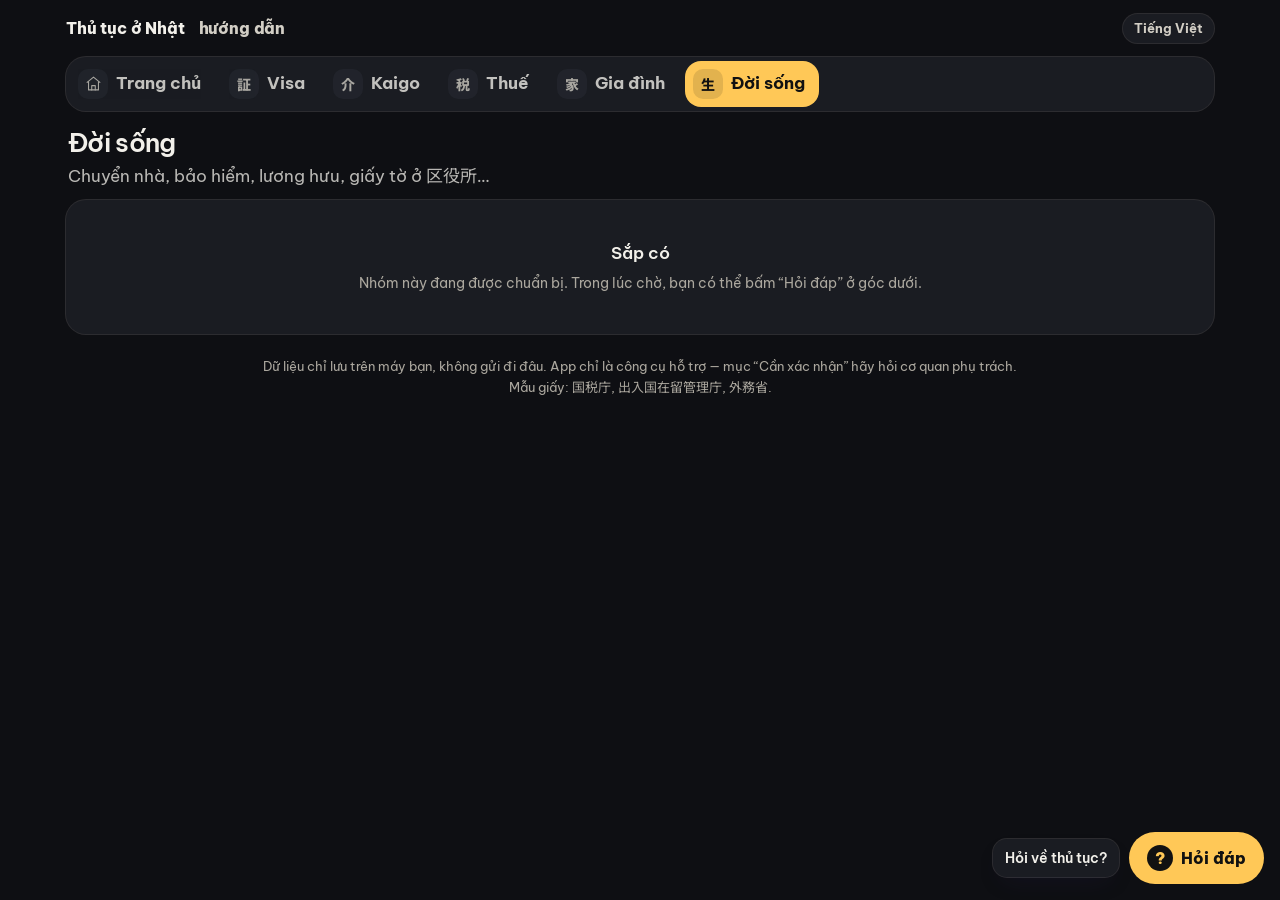
==== commit 9a968db8: "Tinh gọn giao diện: vàng chỉ cho điểm nhấn, chữ thường, thanh chuyển chế độ, danh sách gọn trên điện" ====
--- a/doisong.html
+++ b/doisong.html
@@ -13,7 +13,7 @@
 <meta name="apple-mobile-web-app-title" content="Thủ tục Nhật">
 <link rel="preconnect" href="https://fonts.googleapis.com"><link rel="preconnect" href="https://fonts.gstatic.com" crossorigin>
 <link rel="stylesheet" href="https://fonts.googleapis.com/css2?family=Be+Vietnam+Pro:wght@400;500;600;700;800&family=Noto+Sans+JP:wght@400;500;700&family=Klee+One:wght@600&display=swap">
-<link rel="stylesheet" href="assets/app.css?v=1795702815">
+<link rel="stylesheet" href="assets/app.css?v=1795703546">
 </head>
 <body class="home-page" data-g="doisong">
 <div class="wrap">
@@ -22,15 +22,15 @@
     <div class="top-r"><button type="button" class="pill install" id="installBtn" hidden><svg class="icon" width="16" height="16" viewBox="0 0 24 24" aria-hidden="true"><path d="M12 3v12M7 10l5 5 5-5M5 21h14"/></svg>Cài app</button><span class="pill-tag yr">Tiếng Việt</span>
       <div class="acct-pop" id="installPop" hidden><b>Cài app lên iPhone/iPad</b>1. Mở trang bằng Safari. 2. Bấm nút Chia sẻ. 3. Chọn 「Thêm vào MH chính」.</div></div>
   </header>
-  <nav class="mt no-print" aria-label="Nhóm thủ tục"><a href="./" data-g="home"><i>★</i>Trang chủ</a><a href="visa.html" data-g="visa"><i>証</i>Visa</a><a href="kaigo.html" data-g="kaigo"><i>介</i>Kaigo</a><a href="thue.html" data-g="thue"><i>税</i>Thuế</a><a href="giadinh.html" data-g="giadinh"><i>家</i>Gia đình</a><a href="doisong.html" data-g="doisong"><i>生</i>Đời sống</a></nav>
+  <nav class="mt no-print" aria-label="Nhóm thủ tục"><a href="./" data-g="home"><i><svg width="17" height="17" viewBox="0 0 24 24" fill="none" stroke="currentColor" stroke-width="1.5" stroke-linecap="round" stroke-linejoin="round" aria-hidden="true"><path d="M3 10.5 12 3l9 7.5"/><path d="M5 9.5V21h14V9.5"/><path d="M9.5 21v-6h5v6"/></svg></i>Trang chủ</a><a href="visa.html" data-g="visa"><i>証</i>Visa</a><a href="kaigo.html" data-g="kaigo"><i>介</i>Kaigo</a><a href="thue.html" data-g="thue"><i>税</i>Thuế</a><a href="giadinh.html" data-g="giadinh"><i>家</i>Gia đình</a><a href="doisong.html" data-g="doisong"><i>生</i>Đời sống</a></nav>
   <main id="app" aria-live="polite"><section class="ghead"><h1>Đời sống</h1><p>Chuyển nhà, bảo hiểm, lương hưu, giấy tờ ở 区役所…</p></section><div class="soon"><b>Sắp có</b><p class="small">Nhóm này đang được chuẩn bị. Trong lúc chờ, bạn có thể bấm “Hỏi đáp” ở góc dưới.</p></div></main>
   <footer>Dữ liệu chỉ lưu trên máy bạn, không gửi đi đâu. App chỉ là công cụ hỗ trợ — mục “Cần xác nhận” hãy hỏi cơ quan phụ trách.<br>Mẫu giấy: 国税庁, 出入国在留管理庁, 外務省.</footer>
 </div>
 <nav class="nav" id="nav" hidden><div class="nav-in" id="navIn"></div></nav>
 <script>window.QA_TOPIC="general"</script>
-<script src="assets/tabs.js?v=1795702815"></script>
-<script src="assets/faq-data.js?v=1795702815"></script>
-<script src="assets/faq.js?v=1795702815"></script>
-<script src="assets/pwa.js?v=1795702815"></script>
+<script src="assets/tabs.js?v=1795703546"></script>
+<script src="assets/faq-data.js?v=1795703546"></script>
+<script src="assets/faq.js?v=1795703546"></script>
+<script src="assets/pwa.js?v=1795703546"></script>
 </body>
 </html>
--- a/assets/app.css
+++ b/assets/app.css
@@ -414,3 +414,73 @@
 @keyframes hlp{50%{fill:rgba(255,190,40,.48)}}
 a:not([class]),a:not([class]):visited,.qa-src a,.qa-src a:visited{color:var(--primary)}
 @media print{a:not([class]){color:#000}}
+
+/* ===== Tinh gọn giao diện: vàng chỉ cho điểm nhấn, chữ thường, ít thẻ lồng thẻ ===== */
+:root:not(#_){
+  --accent:#FFC857;
+  --primary:#ECE9E2; --primary-ink:#111111; --primary-soft:rgba(242,240,234,.10); --primary-line:rgba(242,240,234,.42);
+  --raise:rgba(242,240,234,.07); --sel:rgba(242,240,234,.14); --sel-line:rgba(255,255,255,.45);
+  --grad:linear-gradient(var(--accent),var(--accent));
+}
+/* Vàng chỉ còn ở: tab chính đang chọn, nút chính, nút Hỏi đáp, thanh tiến trình, ô tô sáng */
+.btn-pri,.qa-btn{background:var(--accent)!important;color:#111!important}
+.qa-btn i{background:#111;color:var(--accent)}
+.mt a.on{background:var(--accent);color:#111}.mt a.on i{background:rgba(17,17,17,.12);color:#111}
+.bar i{background:var(--accent)}
+.install,.qa-in button,.qa-m.me,.sub button.on,.tab.on,.help-btn[aria-expanded="true"]{background:var(--primary)!important;color:#111!important}
+.brand-g,h1 .g{background:none!important;-webkit-text-fill-color:currentColor;color:var(--ink-2)!important}
+.pcard .jp,.jp-accent,.mini-hero .jp,.eyebrow,.card>.pill:first-child{color:var(--ink-2)}
+.pcard .ic,.mt a i{background:var(--sunken);color:var(--ink-2)}
+.qa-av,.mode .n,.brand .logo{background:var(--sunken);color:var(--ink)}
+.steps2 li::before,.tl li::before{background:var(--sunken)!important;color:var(--ink)!important}
+.tg.s{background:var(--sunken);color:var(--ink-2)}
+.chip[aria-pressed="true"]{background:var(--sel);color:var(--ink);box-shadow:inset 0 0 0 1.5px var(--sel-line)}
+.chip[aria-pressed="true"]::before{box-shadow:inset 0 0 0 6px var(--ink)}
+.pk.on{box-shadow:0 0 0 1.5px var(--sel-line)}.pk.on .pk-check{background:var(--ink);color:#111}
+.pcard:hover,.pk:hover{box-shadow:0 0 0 1.5px var(--primary-line)}
+.qa-go{background:var(--sunken);color:var(--ink)}
+a:not([class]),a:not([class]):visited,.qa-src a,.qa-src a:visited{color:var(--ink);text-decoration:underline;text-decoration-color:var(--ink-3);text-underline-offset:2px}
+/* Chữ: tiêu đề 600, không in hoa, không giãn chữ */
+h1,h2,.ghead h1{font-weight:600}
+body *{text-transform:none!important}
+.eyebrow,.card>.pill:first-child,.write .wl,.qd small,.lab2,.tag-open{letter-spacing:normal;font-weight:600}
+.qd small,.lab2{font-size:13px}
+b,strong{font-weight:600}
+/* Nút chế độ: một thanh chuyển gọn */
+.mode{display:flex;gap:4px;padding:4px;margin:16px 0 0;border-radius:14px;background:var(--sunken)}
+.mode button{flex:1;justify-content:center;align-items:center;text-align:center;padding:10px 12px;border-radius:10px;background:transparent;box-shadow:none;color:var(--ink-2)}
+.mode button.on{background:var(--sel);color:var(--ink);box-shadow:none}
+.mode button:disabled{opacity:.45}
+.mode .n,.mode span.s{display:none}.mode b{font-size:15px;font-weight:600}
+/* 4 ô tóm tắt: không viền, chỉ nền sáng hơn thẻ */
+.quad{gap:8px;margin-top:16px}.qd{background:var(--raise);box-shadow:none;border:0;padding:12px}
+/* Nhịp khoảng cách 4px: trong thẻ nhỏ hơn giữa các thẻ */
+.card{padding:20px;margin-bottom:16px}
+.pgrid{gap:16px;margin-top:16px}
+.pcard{padding:20px;gap:8px}
+.cols{gap:16px}
+.mt{margin-bottom:16px}
+/* Bong bóng Hỏi đáp tự ẩn */
+.qa-fab .qa-bub{transition:opacity .3s}.qa-fab.nb .qa-bub{opacity:0;visibility:hidden;pointer-events:none}
+@media (max-width:600px){
+  .card{padding:16px}
+  .pgrid{gap:8px;margin-top:12px}
+  .pcard{display:grid;grid-template-columns:40px 1fr;column-gap:12px;row-gap:2px;padding:12px;align-items:start}
+  .pcard .ic{grid-row:1 / span 4;width:40px;height:40px;border-radius:12px;font-size:18px}
+  .pcard b{font-size:16px;line-height:1.35}.pcard .jp{font-size:12.5px}
+  .pcard p{font-size:13.5px;white-space:nowrap;overflow:hidden;text-overflow:ellipsis}
+  .pcard .meta{padding-top:4px;gap:4px}.pcard .tg{font-size:11px;padding:2px 8px}
+  .pcard .when{font-size:12px;padding-top:2px}
+  .quad{grid-template-columns:1fr 1fr}
+}
+@media print{.mode{display:none}}
+.mt a,.mt a:visited{text-decoration:none!important;color:inherit}.mt a.on{color:#111}
+@media (max-width:600px){
+  .pcard{padding:10px 12px;row-gap:0}
+  .pcard b{font-size:15.5px;line-height:1.3}.pcard .jp{font-size:12px;line-height:1.4}.pcard p{font-size:13px;line-height:1.45}
+  .pcard .meta{padding-top:4px}.pcard .tg{font-size:11px;line-height:1.4;padding:1px 7px}
+  body.home-page main>.card:first-child .lead{display:none}
+  body.home-page main>.card:first-child{padding:14px 16px;margin-bottom:8px}
+  body.home-page main>.card:first-child h1{font-size:22px;margin:0}
+  .ghead{margin-bottom:4px}.ghead p{font-size:14.5px}
+}
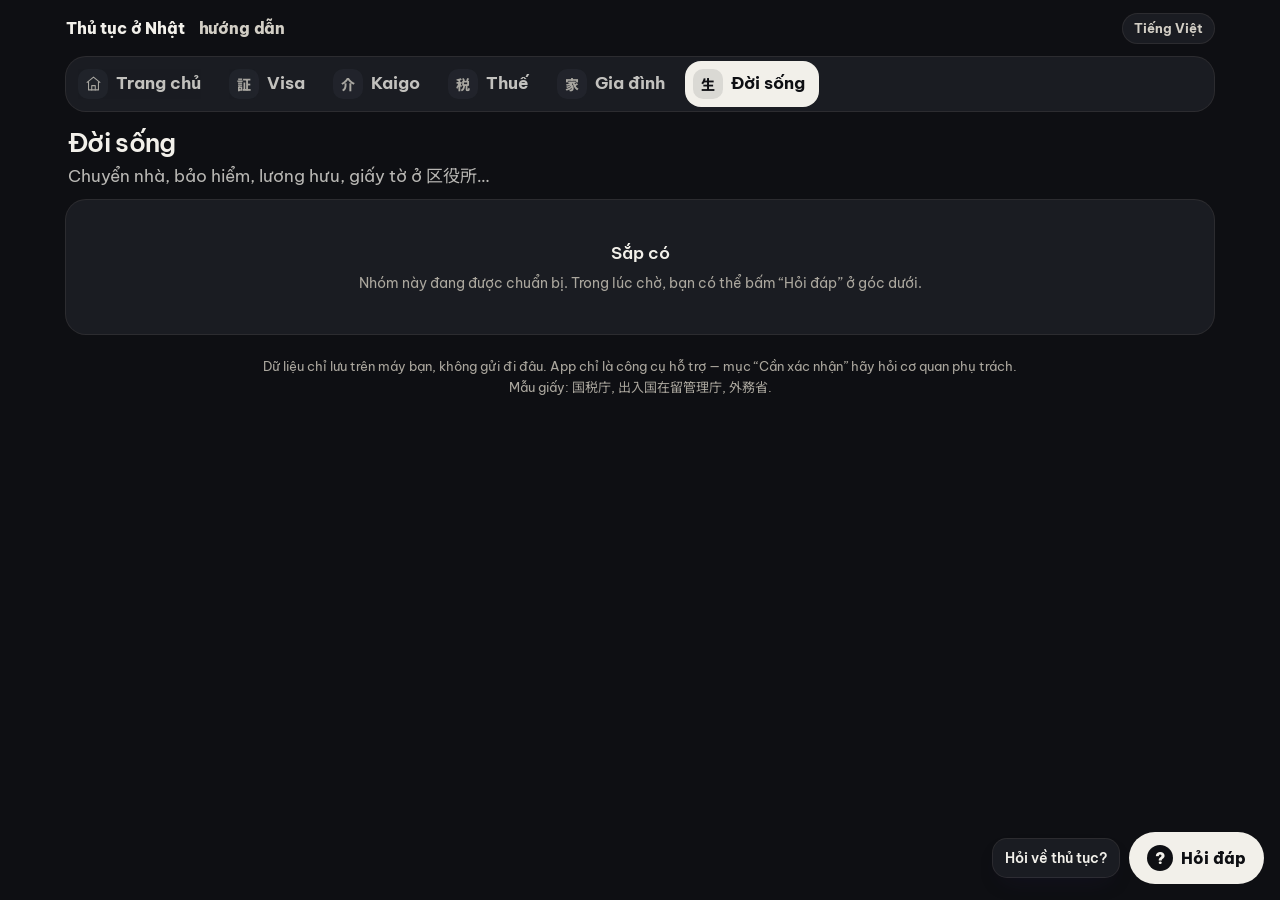
==== commit 9084f564: "Màu nhấn trắng ngà thay vàng; ô tô sáng trên giấy mẫu màu cam đỏ Co-Authored-By: Claude Opus 5.5 <no" ====
--- a/doisong.html
+++ b/doisong.html
@@ -13,7 +13,7 @@
 <meta name="apple-mobile-web-app-title" content="Thủ tục Nhật">
 <link rel="preconnect" href="https://fonts.googleapis.com"><link rel="preconnect" href="https://fonts.gstatic.com" crossorigin>
 <link rel="stylesheet" href="https://fonts.googleapis.com/css2?family=Be+Vietnam+Pro:wght@400;500;600;700;800&family=Noto+Sans+JP:wght@400;500;700&family=Klee+One:wght@600&display=swap">
-<link rel="stylesheet" href="assets/app.css?v=1795703546">
+<link rel="stylesheet" href="assets/app.css?v=1795703971">
 </head>
 <body class="home-page" data-g="doisong">
 <div class="wrap">
@@ -28,9 +28,9 @@
 </div>
 <nav class="nav" id="nav" hidden><div class="nav-in" id="navIn"></div></nav>
 <script>window.QA_TOPIC="general"</script>
-<script src="assets/tabs.js?v=1795703546"></script>
-<script src="assets/faq-data.js?v=1795703546"></script>
-<script src="assets/faq.js?v=1795703546"></script>
-<script src="assets/pwa.js?v=1795703546"></script>
+<script src="assets/tabs.js?v=1795703971"></script>
+<script src="assets/faq-data.js?v=1795703971"></script>
+<script src="assets/faq.js?v=1795703971"></script>
+<script src="assets/pwa.js?v=1795703971"></script>
 </body>
 </html>
--- a/assets/app.css
+++ b/assets/app.css
@@ -484,3 +484,17 @@
   body.home-page main>.card:first-child h1{font-size:22px;margin:0}
   .ghead{margin-bottom:4px}.ghead p{font-size:14.5px}
 }
+
+/* ===== Nhấn trắng ngà (bỏ vàng); ô tô sáng trên giấy trắng: cam đỏ ===== */
+:root:not(#_){--accent:#F2F0EA; --mark:#E05A2B; --pen:#E9E5DB; --grad:linear-gradient(var(--accent),var(--accent))}
+.btn-pri,.qa-btn{background:var(--accent)!important;color:#0E0F13!important}
+.btn-pri:hover,.qa-btn:hover{background:#FFFFFF!important}
+.qa-btn i{background:#0E0F13;color:var(--accent)}
+.mt a.on{background:var(--accent);color:#0E0F13}.mt a.on i{background:rgba(14,15,19,.10);color:#0E0F13}
+.mt a:not(.on):hover{opacity:1;background:var(--raise)}
+.bar i{background:var(--accent)}
+:focus-visible{outline:2px solid #FFFFFF;outline-offset:2px}
+.hl{fill:rgba(224,90,43,.18);stroke:#E05A2B;stroke-width:2}
+@keyframes hlp{50%{fill:rgba(224,90,43,.30)}}
+.mark{fill:rgba(224,90,43,.16);stroke:#E05A2B}.markn{fill:#E05A2B}
+.lb-how li i{color:#0E0F13}
